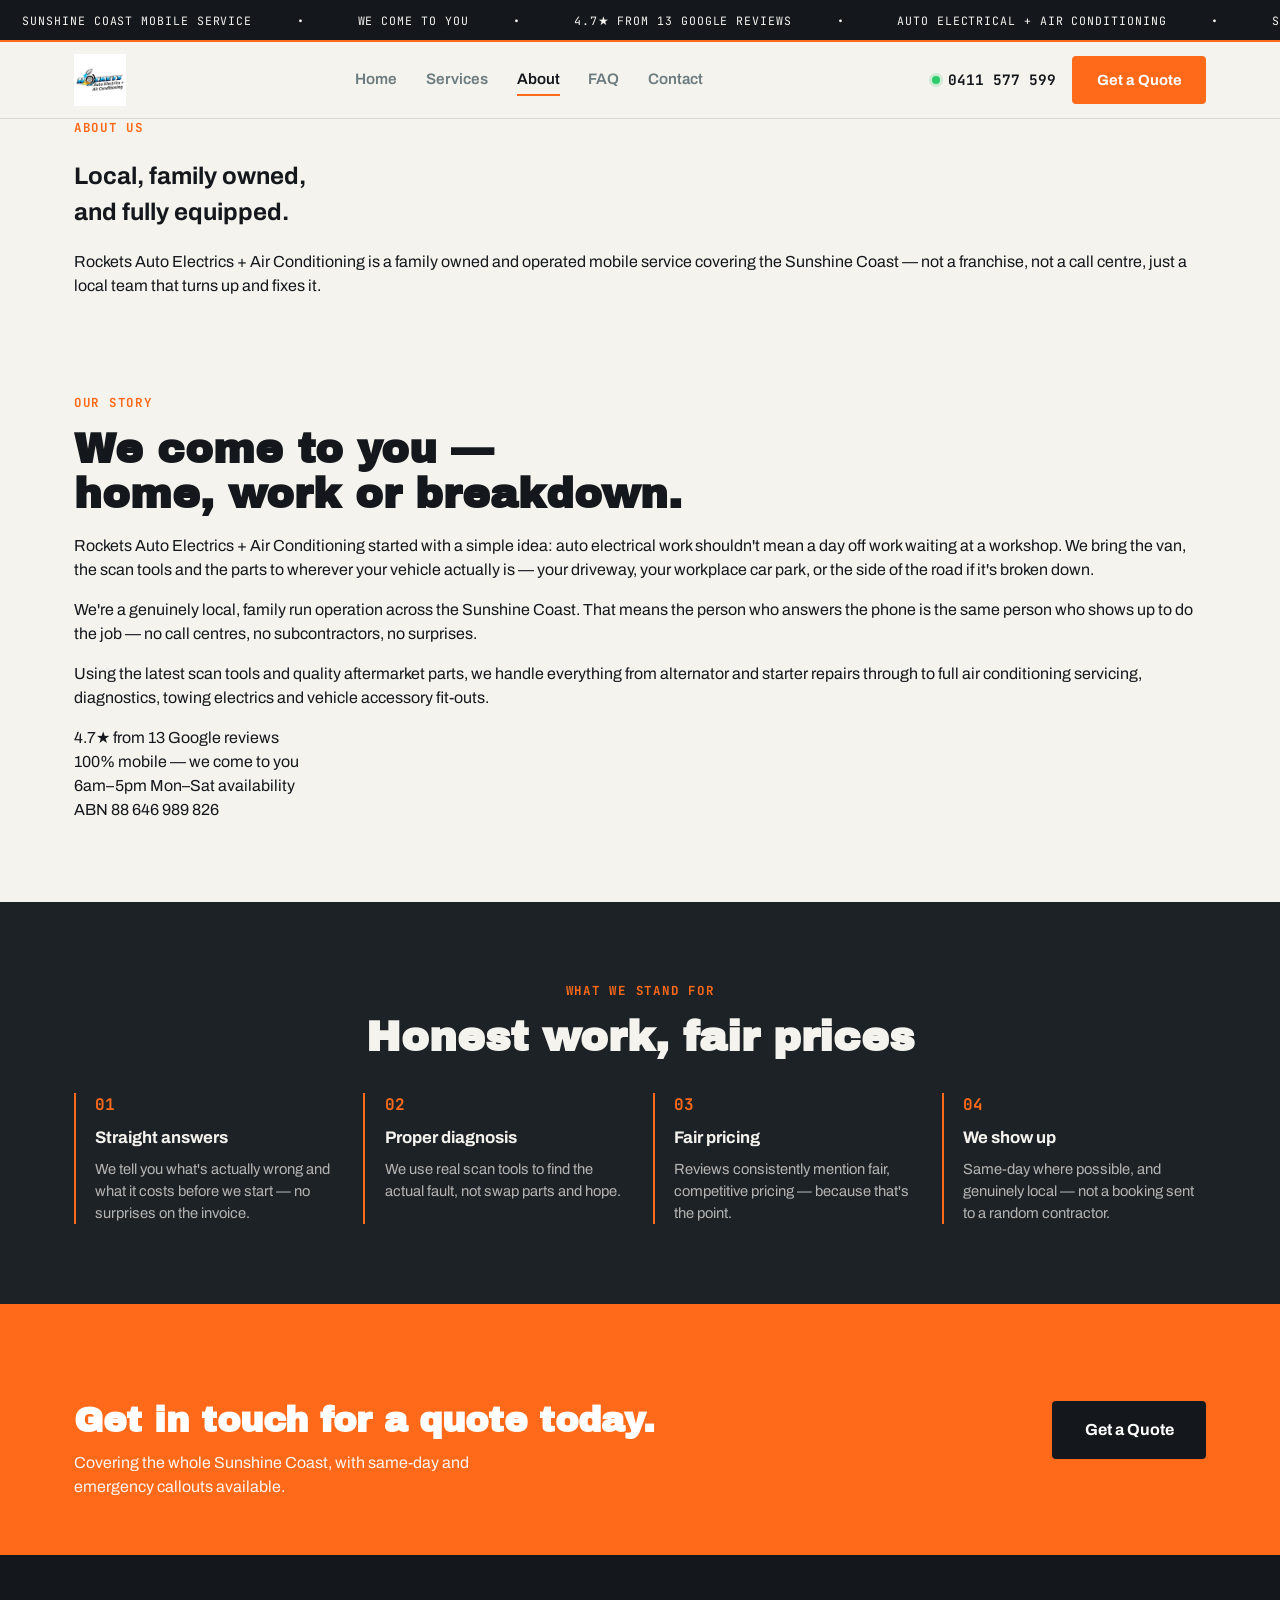
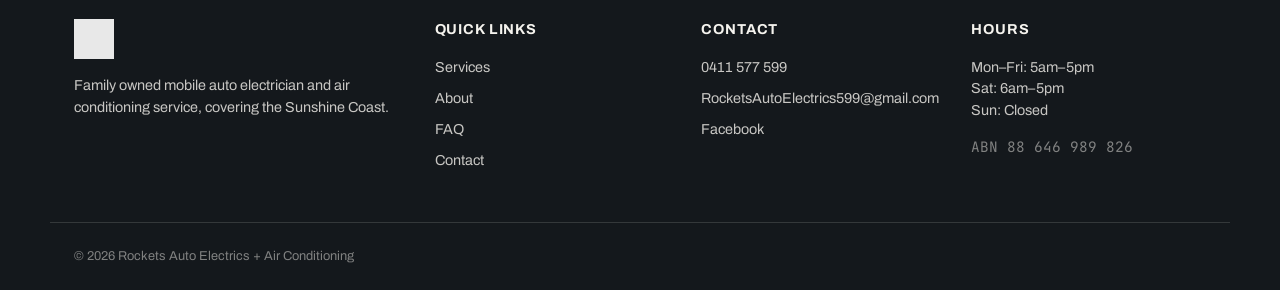
==== about.html @ 7871fc9f "Add About page" ====
<!DOCTYPE html>
<html lang="en-AU">
<head>
<meta charset="UTF-8">
<meta name="viewport" content="width=device-width, initial-scale=1.0">
<title>About — Rockets Auto Electrics + Air Conditioning</title>
<meta name="description" content="Family owned and operated mobile auto electrician covering the Sunshine Coast. Honest, local, and fully equipped to fix it on the spot.">
<link rel="preconnect" href="https://fonts.googleapis.com">
<link href="https://fonts.googleapis.com/css2?family=Archivo+Black&family=Archivo:wght@400;500;600;700&family=JetBrains+Mono:wght@500;700&display=swap" rel="stylesheet">
<link rel="stylesheet" href="styles.css?v=2">
</head>
<body>

<div class="ticker">
  <div class="ticker-track">
    <span>SUNSHINE COAST MOBILE SERVICE</span><span>•</span>
    <span>WE COME TO YOU</span><span>•</span>
    <span>4.7★ FROM 13 GOOGLE REVIEWS</span><span>•</span>
    <span>AUTO ELECTRICAL + AIR CONDITIONING</span><span>•</span>
    <span>SUNSHINE COAST MOBILE SERVICE</span><span>•</span>
    <span>WE COME TO YOU</span><span>•</span>
    <span>4.7★ FROM 13 GOOGLE REVIEWS</span><span>•</span>
    <span>AUTO ELECTRICAL + AIR CONDITIONING</span><span>•</span>
  </div>
</div>

<header class="site-header">
  <div class="wrap header-inner">
    <a href="index.html" class="brand">
      <img src="assets/logo.jpg" alt="Rockets Auto Electrics + Air Conditioning" class="brand-logo">
    </a>
    <nav class="main-nav" id="mainNav">
      <a href="index.html">Home</a>
      <a href="services.html">Services</a>
      <a href="about.html" class="active">About</a>
      <a href="blog.html">FAQ</a>
      <a href="contact.html">Contact</a>
    </nav>
    <div class="header-cta">
      <a href="tel:0411577599" class="phone-pill">
        <span class="dot"></span> 0411 577 599
      </a>
      <a href="contact.html" class="btn btn-primary">Get a Quote</a>
    </div>
    <button class="nav-toggle" id="navToggle" aria-label="Menu">☰</button>
  </div>
</header>

<main>

  <!-- PAGE HERO -->
  <section class="page-hero">
    <div class="wrap">
      <p class="eyebrow">ABOUT US</p>
      <h1>Local, family owned,<br>and fully equipped.</h1>
      <p class="page-hero-sub">Rockets Auto Electrics + Air Conditioning is a family owned and
      operated mobile service covering the Sunshine Coast — not a franchise, not a call
      centre, just a local team that turns up and fixes it.</p>
    </div>
  </section>

  <!-- STORY -->
  <section class="section">
    <div class="wrap about-grid">
      <div class="about-copy">
        <p class="eyebrow">OUR STORY</p>
        <h2 class="section-title">We come to you —<br>home, work or breakdown.</h2>
        <p>Rockets Auto Electrics + Air Conditioning started with a simple idea:
        auto electrical work shouldn't mean a day off work waiting at a workshop.
        We bring the van, the scan tools and the parts to wherever your vehicle
        actually is — your driveway, your workplace car park, or the side of the
        road if it's broken down.</p>
        <p>We're a genuinely local, family run operation across the Sunshine
        Coast. That means the person who answers the phone is the same person
        who shows up to do the job — no call centres, no subcontractors,
        no surprises.</p>
        <p>Using the latest scan tools and quality aftermarket parts, we handle
        everything from alternator and starter repairs through to full air
        conditioning servicing, diagnostics, towing electrics and vehicle
        accessory fit-outs.</p>
      </div>
      <div class="about-facts">
        <div class="fact-card">
          <span class="fact-num">4.7★</span>
          <span class="fact-label">from 13 Google reviews</span>
        </div>
        <div class="fact-card">
          <span class="fact-num">100%</span>
          <span class="fact-label">mobile — we come to you</span>
        </div>
        <div class="fact-card">
          <span class="fact-num">6am–5pm</span>
          <span class="fact-label">Mon–Sat availability</span>
        </div>
        <div class="fact-card">
          <span class="fact-num">ABN</span>
          <span class="fact-label">88 646 989 826</span>
        </div>
      </div>
    </div>
  </section>

  <!-- VALUES -->
  <section class="section section-alt">
    <div class="wrap">
      <p class="eyebrow center">WHAT WE STAND FOR</p>
      <h2 class="section-title center">Honest work, fair prices</h2>
      <div class="steps-grid">
        <div class="step">
          <span class="step-num">01</span>
          <h3>Straight answers</h3>
          <p>We tell you what's actually wrong and what it costs before we start — no surprises on the invoice.</p>
        </div>
        <div class="step">
          <span class="step-num">02</span>
          <h3>Proper diagnosis</h3>
          <p>We use real scan tools to find the actual fault, not swap parts and hope.</p>
        </div>
        <div class="step">
          <span class="step-num">03</span>
          <h3>Fair pricing</h3>
          <p>Reviews consistently mention fair, competitive pricing — because that's the point.</p>
        </div>
        <div class="step">
          <span class="step-num">04</span>
          <h3>We show up</h3>
          <p>Same-day where possible, and genuinely local — not a booking sent to a random contractor.</p>
        </div>
      </div>
    </div>
  </section>

  <!-- EMERGENCY CTA -->
  <section class="emergency-cta">
    <div class="wrap emergency-inner">
      <div>
        <p class="eyebrow eyebrow-light">READY WHEN YOU ARE</p>
        <h2>Get in touch for a quote today.</h2>
        <p class="emergency-sub">Covering the whole Sunshine Coast, with same-day and emergency callouts available.</p>
      </div>
      <a href="contact.html" class="btn btn-primary btn-lg">Get a Quote</a>
    </div>
  </section>

</main>

<footer class="site-footer">
  <div class="wrap footer-grid">
    <div>
      <img src="assets/logo.jpg" alt="Rockets Auto Electrics" class="footer-logo">
      <p>Family owned mobile auto electrician and air conditioning service,
      covering the Sunshine Coast.</p>
    </div>
    <div>
      <h4>Quick Links</h4>
      <a href="services.html">Services</a>
      <a href="about.html">About</a>
      <a href="blog.html">FAQ</a>
      <a href="contact.html">Contact</a>
    </div>
    <div>
      <h4>Contact</h4>
      <a href="tel:0411577599">0411 577 599</a>
      <a href="mailto:RocketsAutoElectrics599@gmail.com">RocketsAutoElectrics599@gmail.com</a>
      <a href="https://www.facebook.com/RocketsAutoElectrics/" target="_blank" rel="noopener">Facebook</a>
    </div>
    <div>
      <h4>Hours</h4>
      <p>Mon–Fri: 5am–5pm<br>Sat: 6am–5pm<br>Sun: Closed</p>
      <p class="abn">ABN 88 646 989 826</p>
    </div>
  </div>
  <div class="wrap footer-bottom">
    <span>© 2026 Rockets Auto Electrics + Air Conditioning</span>
  </div>
</footer>

<script src="script.js?v=2"></script>
</body>
</html>
---- styles.css ----
:root {
  --asphalt: #14181C;
  --asphalt-2: #1D2227;
  --blue: #2E86FF;
  --orange: #FF6A1A;
  --cream: #F5F3EE;
  --grey: #6B7B7F;
  --line: rgba(20,24,28,0.12);
  --line-light: rgba(245,243,238,0.14);
  --radius: 4px;
  --font-display: 'Archivo Black', sans-serif;
  --font-body: 'Archivo', sans-serif;
  --font-mono: 'JetBrains Mono', monospace;
}

* { box-sizing: border-box; }
html { scroll-behavior: smooth; }
body {
  margin: 0;
  font-family: var(--font-body);
  color: var(--asphalt);
  background: var(--cream);
  line-height: 1.5;
}
img { max-width: 100%; display: block; }
a { color: inherit; text-decoration: none; }
.wrap {
  max-width: 1180px;
  margin: 0 auto;
  padding: 0 24px;
}
.center { text-align: center; }

/* Eyebrow / labels */
.eyebrow {
  font-family: var(--font-mono);
  font-size: 0.78rem;
  font-weight: 700;
  letter-spacing: 0.14em;
  text-transform: uppercase;
  color: var(--orange);
  margin: 0 0 0.9rem;
}
.eyebrow.center { text-align: center; }
.eyebrow-light { color: var(--orange); }

/* Ticker */
.ticker {
  background: var(--asphalt);
  color: var(--cream);
  overflow: hidden;
  white-space: nowrap;
  padding: 8px 0;
  border-bottom: 2px solid var(--orange);
}
.ticker-track {
  display: inline-block;
  font-family: var(--font-mono);
  font-size: 0.72rem;
  letter-spacing: 0.08em;
  animation: scroll-ticker 28s linear infinite;
}
.ticker-track span { margin: 0 1.4rem; }
@keyframes scroll-ticker {
  0% { transform: translateX(0); }
  100% { transform: translateX(-50%); }
}
@media (prefers-reduced-motion: reduce) {
  .ticker-track { animation: none; }
}

/* Header */
.site-header {
  background: var(--cream);
  border-bottom: 1px solid var(--line);
  position: sticky;
  top: 0;
  z-index: 50;
}
.header-inner {
  display: flex;
  align-items: center;
  justify-content: space-between;
  padding-top: 12px;
  padding-bottom: 12px;
  gap: 1.5rem;
}
.brand-logo { height: 52px; width: auto; }
.main-nav {
  display: flex;
  gap: 1.8rem;
  font-weight: 600;
  font-size: 0.95rem;
}
.main-nav a { color: var(--grey); padding: 4px 0; border-bottom: 2px solid transparent; }
.main-nav a.active, .main-nav a:hover { color: var(--asphalt); border-color: var(--orange); }
.header-cta { display: flex; align-items: center; gap: 1rem; }
.phone-pill {
  display: flex; align-items: center; gap: 8px;
  font-family: var(--font-mono); font-weight: 700; font-size: 0.9rem;
}
.phone-pill .dot {
  width: 8px; height: 8px; border-radius: 50%;
  background: #2ecc71;
  box-shadow: 0 0 0 3px rgba(46,204,113,0.2);
}
.nav-toggle {
  display: none;
  background: none; border: none; font-size: 1.5rem; cursor: pointer;
}

/* Buttons */
.btn {
  display: inline-flex;
  align-items: center;
  justify-content: center;
  padding: 0.7rem 1.4rem;
  border-radius: var(--radius);
  font-weight: 700;
  font-size: 0.92rem;
  border: 2px solid transparent;
  cursor: pointer;
  transition: transform 0.15s ease, background 0.15s ease;
}
.btn:hover { transform: translateY(-2px); }
.btn-primary { background: var(--orange); color: #fff; }
.btn-primary:hover { background: #e85c0e; }
.btn-outline { background: transparent; border-color: var(--asphalt); color: var(--asphalt); }
.btn-outline:hover { background: var(--asphalt); color: var(--cream); }
.btn-lg { padding: 0.95rem 1.9rem; font-size: 1rem; }

/* Hero */
.hero {
  background: var(--asphalt);
  color: var(--cream);
  position: relative;
  overflow: hidden;
  padding: 4.5rem 0 5rem;
}
.hero::before {
  content: "";
  position: absolute;
  inset: 0;
  background:
    repeating-linear-gradient(115deg, rgba(255,255,255,0.025) 0 2px, transparent 2px 26px);
  pointer-events: none;
}
.hero-inner {
  display: grid;
  grid-template-columns: 1.3fr 1fr;
  gap: 3rem;
  align-items: center;
  position: relative;
}
.hero h1 {
  font-family: var(--font-display);
  font-size: clamp(2.4rem, 5vw, 3.6rem);
  line-height: 1.05;
  margin: 0 0 1.2rem;
  letter-spacing: -0.01em;
}
.hero-sub { color: rgba(245,243,238,0.75); font-size: 1.08rem; max-width: 46ch; margin: 0 0 2rem; }
.hero-actions { display: flex; gap: 1rem; flex-wrap: wrap; margin-bottom: 2rem; }
.hero .btn-outline { border-color: var(--cream); color: var(--cream); }
.hero .btn-outline:hover { background: var(--cream); color: var(--asphalt); }
.hero-trust { display: flex; align-items: center; gap: 0.7rem; font-size: 0.92rem; color: rgba(245,243,238,0.8); }
.stars { color: var(--orange); letter-spacing: 2px; }

/* Job card (signature element) */
.job-card {
  background: var(--cream);
  color: var(--asphalt);
  border-radius: var(--radius);
  border: 2px solid var(--asphalt);
  box-shadow: 8px 8px 0 var(--orange);
  overflow: hidden;
}
.job-card-head {
  display: flex; justify-content: space-between; align-items: center;
  padding: 0.9rem 1.2rem;
  border-bottom: 2px dashed var(--line);
  font-family: var(--font-mono);
}
.job-card-label { font-weight: 700; letter-spacing: 0.08em; font-size: 0.82rem; }
.job-card-status {
  background: var(--blue); color: #fff;
  font-size: 0.7rem; font-weight: 700; letter-spacing: 0.08em;
  padding: 3px 10px; border-radius: 100px;
}
.job-card-body { margin: 0; padding: 1.2rem; display: grid; gap: 0.9rem; }
.job-card-body > div { display: flex; justify-content: space-between; align-items: baseline; gap: 1rem; border-bottom: 1px solid var(--line); padding-bottom: 0.6rem;}
.job-card-body dt { font-family: var(--font-mono); font-size: 0.78rem; color: var(--grey); }
.job-card-body dd { margin: 0; font-weight: 700; text-align: right; }
.job-card-foot { padding: 1rem 1.2rem; background: var(--asphalt); }
.job-card-foot a { color: var(--cream); font-weight: 700; font-family: var(--font-mono); }

/* Trust strip */
.trust-strip { background: var(--blue); color: #fff; padding: 1.6rem 0; }
.trust-grid {
  display: grid;
  grid-template-columns: repeat(4, 1fr);
  gap: 1.5rem;
}
.trust-grid div { display: flex; flex-direction: column; }
.trust-grid strong { font-size: 1rem; }
.trust-grid span { font-size: 0.85rem; opacity: 0.85; }

/* Sections */
.section { padding: 5rem 0; }
.section-alt { background: var(--asphalt-2); color: var(--cream); }
.section-alt .eyebrow { color: var(--orange); }
.section-title {
  font-family: var(--font-display);
  font-size: clamp(1.8rem, 3.4vw, 2.6rem);
  margin: 0 0 1rem;
  line-height: 1.1;
}
.section-sub { color: var(--grey); max-width: 56ch; margin: 0 auto 3rem; }
.section-alt .section-sub { color: rgba(245,243,238,0.7); }

/* Services grid */
.service-grid {
  display: grid;
  grid-template-columns: repeat(3, 1fr);
  gap: 1.4rem;
  margin-top: 2rem;
}
.service-card {
  background: #fff;
  border: 1px solid var(--line);
  border-radius: var(--radius);
  padding: 1.6rem;
  position: relative;
}
.service-num {
  font-family: var(--font-mono);
  color: var(--orange);
  font-weight: 700;
  font-size: 0.85rem;
}
.service-card h3 { margin: 0.6rem 0 0.5rem; font-size: 1.1rem; }
.service-card p { margin: 0; color: var(--grey); font-size: 0.92rem; }

/* Interactive service scanner */
.scanner { margin-top: 2rem; }
.scanner-tabs {
  display: grid;
  grid-template-columns: repeat(3, 1fr);
  gap: 0.6rem;
  margin-bottom: 1.2rem;
}
.scanner-tab {
  font-family: var(--font-body);
  font-weight: 600;
  font-size: 0.88rem;
  padding: 0.75rem 0.6rem;
  background: #fff;
  border: 1px solid var(--line);
  border-radius: var(--radius);
  cursor: pointer;
  color: var(--asphalt);
  transition: border-color 0.15s ease, background 0.15s ease;
}
.scanner-tab:hover { border-color: var(--blue); }
.scanner-tab.active { background: var(--asphalt); color: var(--cream); border-color: var(--asphalt); }
.scanner-panel {
  background: var(--asphalt);
  color: var(--cream);
  border-radius: var(--radius);
  padding: 2rem;
  min-height: 180px;
  position: relative;
  overflow: hidden;
}
.scanner-tag {
  font-family: var(--font-mono);
  font-size: 0.8rem;
  letter-spacing: 0.08em;
  color: var(--orange);
  margin-bottom: 1rem;
}
.scanner-anim { height: 48px; margin-bottom: 1rem; display: flex; align-items: center; }
.scanner-panel h3 { margin: 0 0 0.5rem; font-size: 1.3rem; }
.scanner-panel p { margin: 0; color: rgba(245,243,238,0.75); max-width: 60ch; }

/* Per-service animations */
.anim-spinner {
  width: 34px; height: 34px;
  border: 3px solid var(--blue);
  border-top-color: transparent;
  border-radius: 50%;
  animation: spin 0.8s linear infinite;
}
@keyframes spin { to { transform: rotate(360deg); } }

.anim-wave { display: flex; gap: 5px; align-items: flex-end; height: 100%; }
.anim-wave span { width: 6px; background: var(--blue); animation: wave 1s ease-in-out infinite; }
.anim-wave span:nth-child(1){height:14px;}
.anim-wave span:nth-child(2){height:30px;animation-delay:0.1s;}
.anim-wave span:nth-child(3){height:10px;animation-delay:0.2s;}
.anim-wave span:nth-child(4){height:26px;animation-delay:0.3s;}
.anim-wave span:nth-child(5){height:18px;animation-delay:0.4s;}
@keyframes wave { 0%,100% { transform: scaleY(1); } 50% { transform: scaleY(1.6); } }

.anim-scan polyline {
  fill: none; stroke: var(--blue); stroke-width: 2;
  stroke-dasharray: 220; stroke-dashoffset: 220;
  animation: draw 1.1s ease forwards;
}
@keyframes draw { to { stroke-dashoffset: 0; } }

.anim-pulse {
  width: 30px; height: 30px; border-radius: 50%;
  background: var(--orange);
  animation: pulse 0.7s ease-in-out infinite;
}
@keyframes pulse { 0%,100% { opacity: 1; transform: scale(1); } 50% { opacity: 0.4; transform: scale(0.75); } }

.anim-battery {
  width: 58px; height: 26px; border: 2px solid var(--blue); border-radius: 4px;
  position: relative; overflow: hidden;
}
.anim-battery::after {
  content: ""; position: absolute; left: 0; top: 0; height: 100%;
  background: var(--blue); opacity: 0.55;
  animation: fill 1.4s ease-in-out infinite;
}
@keyframes fill { 0% { width: 10%; } 50% { width: 90%; } 100% { width: 10%; } }

.anim-twinkle { display: flex; gap: 6px; }
.anim-twinkle span {
  width: 10px; height: 10px; border-radius: 50%; background: var(--blue);
  animation: twinkle 1s ease-in-out infinite;
}
.anim-twinkle span:nth-child(2){animation-delay:0.2s;}
.anim-twinkle span:nth-child(3){animation-delay:0.4s;}
@keyframes twinkle { 0%,100% { opacity: 0.3; } 50% { opacity: 1; } }

@media (prefers-reduced-motion: reduce) {
  .anim-spinner, .anim-wave span, .anim-scan polyline, .anim-pulse,
  .anim-battery::after, .anim-twinkle span { animation: none !important; }
}

/* Steps */
.steps-grid {
  display: grid;
  grid-template-columns: repeat(4, 1fr);
  gap: 1.6rem;
  margin-top: 2rem;
}
.step { border-left: 2px solid var(--orange); padding-left: 1.2rem; }
.step-num { font-family: var(--font-mono); color: var(--orange); font-weight: 700; }
.step h3 { margin: 0.5rem 0; font-size: 1.05rem; }
.step p { margin: 0; color: rgba(245,243,238,0.7); font-size: 0.92rem; }

/* Reviews */
.rating-banner {
  display: flex; align-items: center; justify-content: center; gap: 0.7rem;
  margin: 0 0 2.5rem; font-size: 1.05rem;
}
.review-grid {
  display: grid;
  grid-template-columns: repeat(3, 1fr);
  gap: 1.4rem;
}
.review-card {
  background: #fff; border: 1px solid var(--line); border-radius: var(--radius);
  padding: 1.6rem;
}
.review-card p { font-style: italic; color: var(--asphalt); margin: 0.8rem 0; }
.review-author { font-weight: 700; font-family: var(--font-mono); font-size: 0.85rem; color: var(--grey); }

/* Emergency CTA */
.emergency-cta { background: var(--orange); color: #fff; padding: 3.5rem 0; }
.emergency-inner {
  display: flex; align-items: center; justify-content: space-between; gap: 2rem; flex-wrap: wrap;
}
.emergency-cta h2 { font-family: var(--font-display); font-size: clamp(1.6rem,3vw,2.2rem); margin: 0.3rem 0; }
.emergency-sub { max-width: 46ch; margin: 0; opacity: 0.92; }
.emergency-cta .btn-primary { background: var(--asphalt); }
.emergency-cta .btn-primary:hover { background: #000; }

/* Footer */
.site-footer { background: var(--asphalt); color: rgba(245,243,238,0.8); padding: 4rem 0 1.5rem; }
.footer-grid {
  display: grid;
  grid-template-columns: 1.4fr 1fr 1fr 1fr;
  gap: 2rem;
  padding-bottom: 2.5rem;
  border-bottom: 1px solid var(--line-light);
}
.footer-logo { height: 40px; width: auto; margin-bottom: 1rem; filter: brightness(0) invert(1); opacity: 0.9;}
.footer-grid h4 { color: var(--cream); font-size: 0.9rem; letter-spacing: 0.06em; text-transform: uppercase; margin: 0 0 1rem; }
.footer-grid a, .footer-grid p { display: block; margin-bottom: 0.6rem; font-size: 0.9rem; }
.abn { font-family: var(--font-mono); font-size: 0.78rem; opacity: 0.6; }
.footer-bottom { padding-top: 1.5rem; font-size: 0.8rem; opacity: 0.6; }

/* Responsive */
@media (max-width: 900px) {
  .hero-inner { grid-template-columns: 1fr; }
  .trust-grid { grid-template-columns: repeat(2, 1fr); }
  .service-grid { grid-template-columns: repeat(2, 1fr); }
  .steps-grid { grid-template-columns: repeat(2, 1fr); }
  .review-grid { grid-template-columns: 1fr; }
  .footer-grid { grid-template-columns: repeat(2, 1fr); }
}
@media (max-width: 640px) {
  .main-nav { display: none; }
  .main-nav.nav-open {
    display: flex;
    flex-direction: column;
    position: absolute;
    top: 100%;
    left: 0;
    right: 0;
    background: var(--cream);
    padding: 1rem 24px;
    border-bottom: 1px solid var(--line);
    gap: 1rem;
  }
  .site-header { position: sticky; }
  .nav-toggle { display: block; }
  .header-cta .btn { display: none; }
  .service-grid, .steps-grid { grid-template-columns: 1fr; }
  .trust-grid { grid-template-columns: 1fr 1fr; }
  .footer-grid { grid-template-columns: 1fr; }
  .emergency-inner { flex-direction: column; align-items: flex-start; }
}

/* Focus visibility */
a:focus-visible, button:focus-visible {
  outline: 3px solid var(--blue);
  outline-offset: 2px;
}
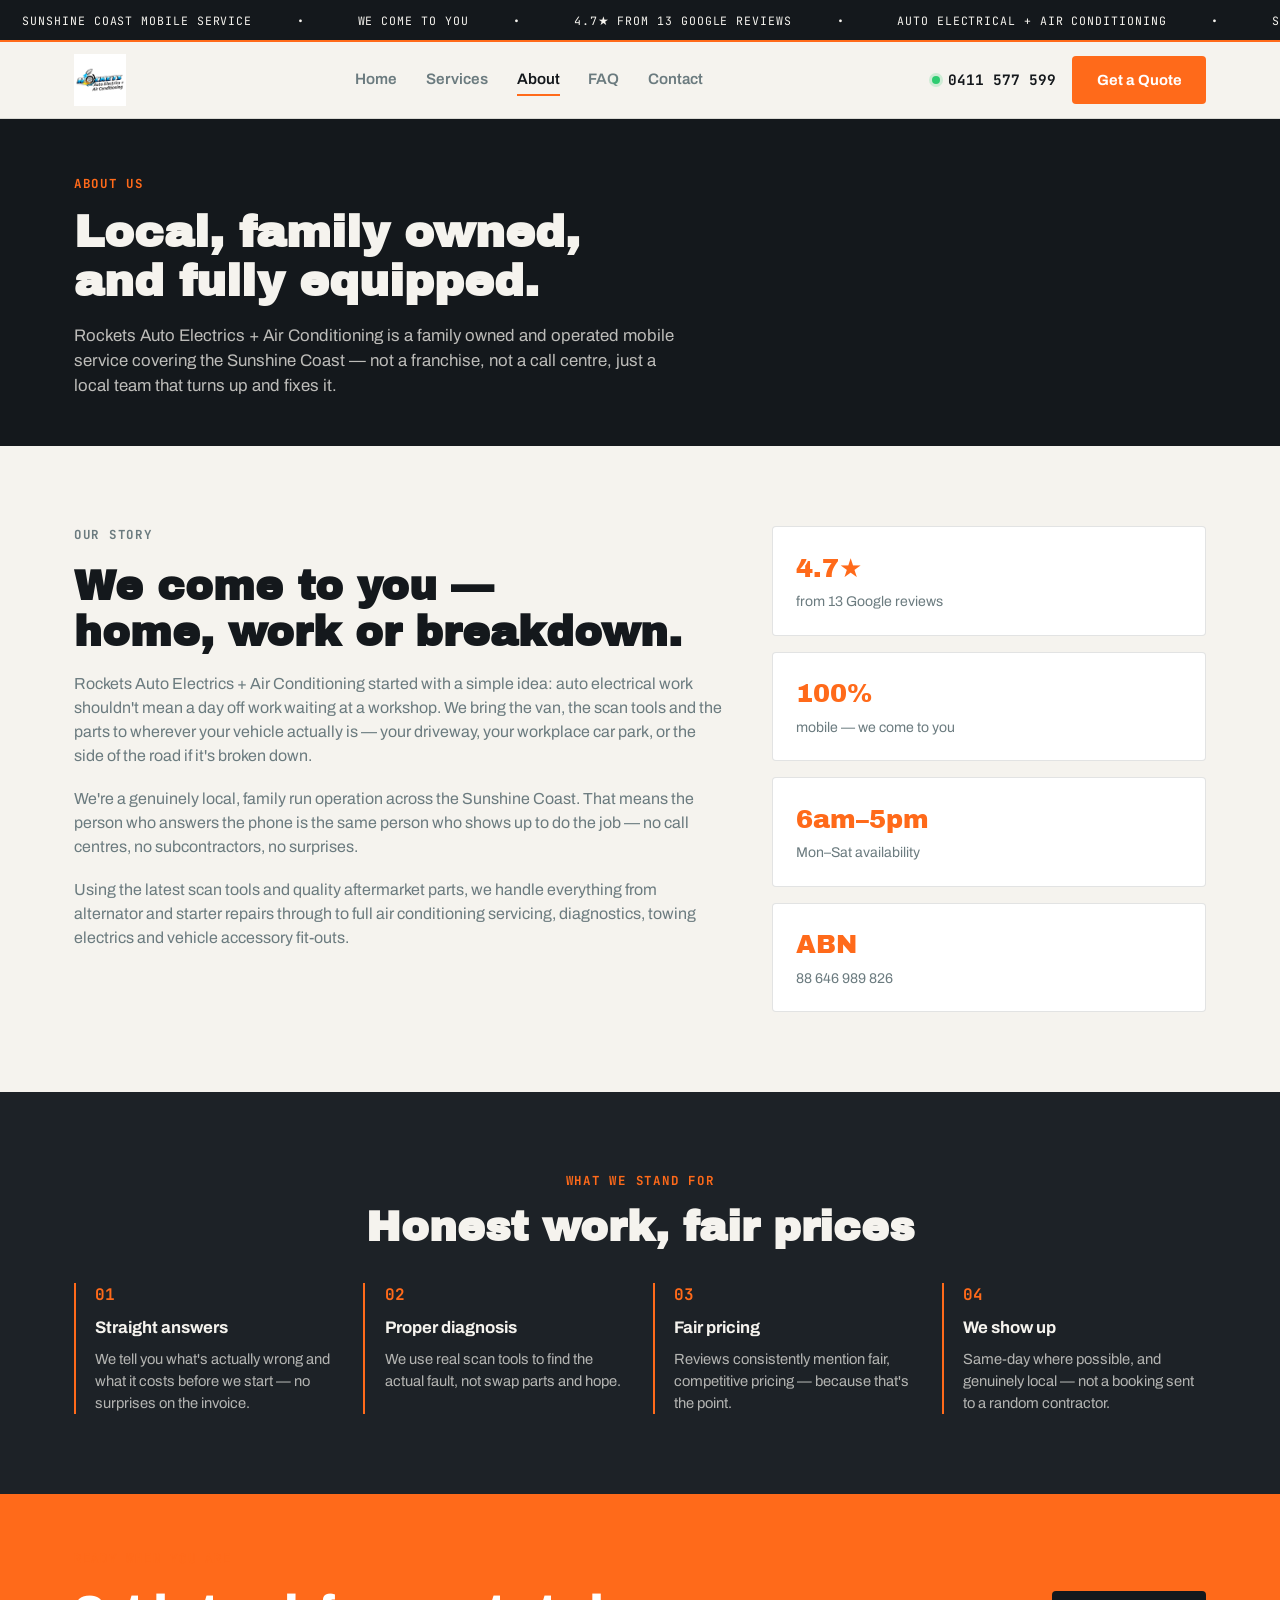
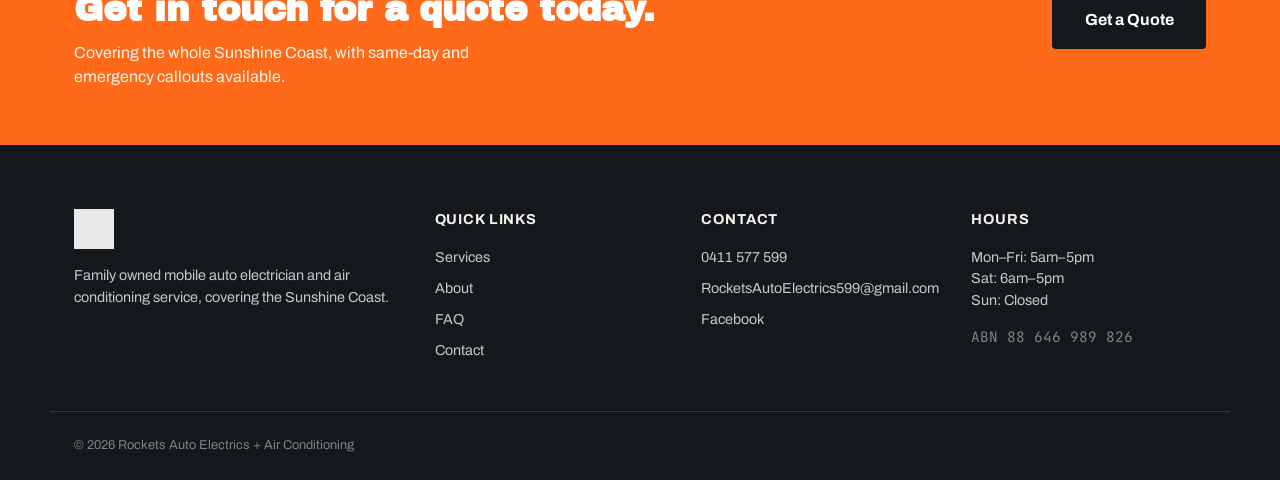
==== commit ff9a60b1: "Bump asset version to v3" ====
--- a/about.html
+++ b/about.html
@@ -7,7 +7,7 @@
 <meta name="description" content="Family owned and operated mobile auto electrician covering the Sunshine Coast. Honest, local, and fully equipped to fix it on the spot.">
 <link rel="preconnect" href="https://fonts.googleapis.com">
 <link href="https://fonts.googleapis.com/css2?family=Archivo+Black&family=Archivo:wght@400;500;600;700&family=JetBrains+Mono:wght@500;700&display=swap" rel="stylesheet">
-<link rel="stylesheet" href="styles.css?v=2">
+<link rel="stylesheet" href="styles.css?v=3">
 </head>
 <body>
 
@@ -175,6 +175,6 @@
   </div>
 </footer>
 
-<script src="script.js?v=2"></script>
+<script src="script.js?v=3"></script>
 </body>
 </html>
--- a/styles.css
+++ b/styles.css
@@ -432,3 +432,131 @@
   outline: 3px solid var(--blue);
   outline-offset: 2px;
 }
+
+/* Page hero (inner pages) */
+.page-hero {
+  background: var(--asphalt);
+  color: var(--cream);
+  padding: 3.5rem 0 3rem;
+}
+.page-hero h1 {
+  font-family: var(--font-display);
+  font-size: clamp(2rem, 4vw, 2.8rem);
+  line-height: 1.1;
+  margin: 0 0 1rem;
+}
+.page-hero-sub { color: rgba(245,243,238,0.75); font-size: 1.05rem; max-width: 60ch; margin: 0; }
+
+/* Service detail blocks (services.html) */
+.service-detail-list { display: flex; flex-direction: column; gap: 3.5rem; }
+.service-detail {
+  display: grid;
+  grid-template-columns: 160px 1fr;
+  gap: 2rem;
+  align-items: start;
+  padding-bottom: 3rem;
+  border-bottom: 1px solid var(--line);
+}
+.service-detail:last-child { border-bottom: none; }
+.service-detail.reverse { direction: rtl; }
+.service-detail.reverse > * { direction: ltr; }
+.service-detail-icon {
+  background: var(--asphalt);
+  border-radius: var(--radius);
+  height: 140px;
+  display: flex;
+  align-items: center;
+  justify-content: center;
+}
+.service-detail-tag {
+  font-family: var(--font-mono);
+  font-size: 0.78rem;
+  letter-spacing: 0.1em;
+  color: var(--orange);
+  font-weight: 700;
+}
+.service-detail-body h2 { font-family: var(--font-display); font-size: 1.6rem; margin: 0.4rem 0 0.8rem; }
+.service-detail-body p { color: var(--grey); margin: 0 0 1rem; max-width: 68ch; }
+.service-detail-points { margin: 0; padding-left: 1.2rem; color: var(--asphalt); }
+.service-detail-points li { margin-bottom: 0.4rem; }
+
+/* About page */
+.about-grid { display: grid; grid-template-columns: 1.5fr 1fr; gap: 3rem; align-items: start; }
+.about-copy p { color: var(--grey); margin-bottom: 1.2rem; }
+.about-facts { display: grid; gap: 1rem; }
+.fact-card {
+  background: #fff; border: 1px solid var(--line); border-radius: var(--radius);
+  padding: 1.4rem;
+}
+.fact-num { display: block; font-family: var(--font-display); font-size: 1.6rem; color: var(--orange); }
+.fact-label { display: block; color: var(--grey); font-size: 0.88rem; margin-top: 0.2rem; }
+
+/* Quick contact cards (contact.html) */
+.quick-contact-grid {
+  display: grid;
+  grid-template-columns: repeat(3, 1fr);
+  gap: 1.2rem;
+}
+.quick-contact-card {
+  display: flex; flex-direction: column; gap: 0.4rem;
+  background: #fff; border: 1px solid var(--line); border-radius: var(--radius);
+  padding: 1.4rem; transition: border-color 0.15s ease;
+}
+a.quick-contact-card:hover { border-color: var(--blue); }
+.quick-contact-label { font-family: var(--font-mono); font-size: 0.75rem; letter-spacing: 0.08em; color: var(--orange); font-weight: 700; }
+.quick-contact-value { font-weight: 700; font-size: 1.05rem; }
+
+/* Booking form */
+.booking-form { max-width: 720px; margin: 0 auto; }
+.form-row { display: grid; grid-template-columns: 1fr 1fr; gap: 1.2rem; }
+.form-field { margin-bottom: 1.2rem; }
+.form-field label {
+  display: block; font-size: 0.88rem; font-weight: 600; margin-bottom: 0.4rem;
+  color: rgba(245,243,238,0.9);
+}
+.form-field input, .form-field select, .form-field textarea {
+  width: 100%; padding: 0.7rem 0.9rem; border-radius: var(--radius);
+  border: 1px solid rgba(245,243,238,0.25); background: rgba(245,243,238,0.08);
+  color: var(--cream); font-family: var(--font-body); font-size: 0.95rem;
+}
+.form-field input::placeholder, .form-field textarea::placeholder { color: rgba(245,243,238,0.4); }
+.form-field select option { color: #000; }
+.form-field input:focus, .form-field select:focus, .form-field textarea:focus {
+  outline: 2px solid var(--orange); border-color: transparent;
+}
+.form-field-checkbox { margin-bottom: 1.6rem; font-size: 0.92rem; color: rgba(245,243,238,0.85); }
+.form-field-checkbox input { margin-right: 0.5rem; }
+.form-note { margin-top: 1rem; font-size: 0.9rem; color: var(--orange); }
+.form-note.center { text-align: center; }
+
+/* Lookup form */
+.lookup-form {
+  max-width: 640px; margin: 0 auto; display: flex; gap: 0.8rem; flex-wrap: wrap;
+}
+.lookup-form input {
+  flex: 1; min-width: 200px; padding: 0.7rem 0.9rem; border-radius: var(--radius);
+  border: 1px solid var(--line); font-family: var(--font-body); font-size: 0.95rem;
+}
+
+/* FAQ accordion */
+.faq-list { max-width: 780px; margin: 0 auto; display: flex; flex-direction: column; gap: 0.8rem; }
+.faq-item {
+  background: #fff; border: 1px solid var(--line); border-radius: var(--radius);
+  padding: 1rem 1.4rem;
+}
+.faq-item summary {
+  cursor: pointer; font-weight: 700; font-size: 1.02rem; list-style: none;
+  display: flex; justify-content: space-between; align-items: center;
+}
+.faq-item summary::-webkit-details-marker { display: none; }
+.faq-item summary::after { content: "+"; font-size: 1.3rem; color: var(--orange); }
+.faq-item[open] summary::after { content: "–"; }
+.faq-item p { color: var(--grey); margin: 0.9rem 0 0.2rem; }
+
+@media (max-width: 900px) {
+  .service-detail { grid-template-columns: 1fr; }
+  .service-detail.reverse { direction: ltr; }
+  .about-grid { grid-template-columns: 1fr; }
+  .quick-contact-grid { grid-template-columns: 1fr; }
+  .form-row { grid-template-columns: 1fr; }
+}
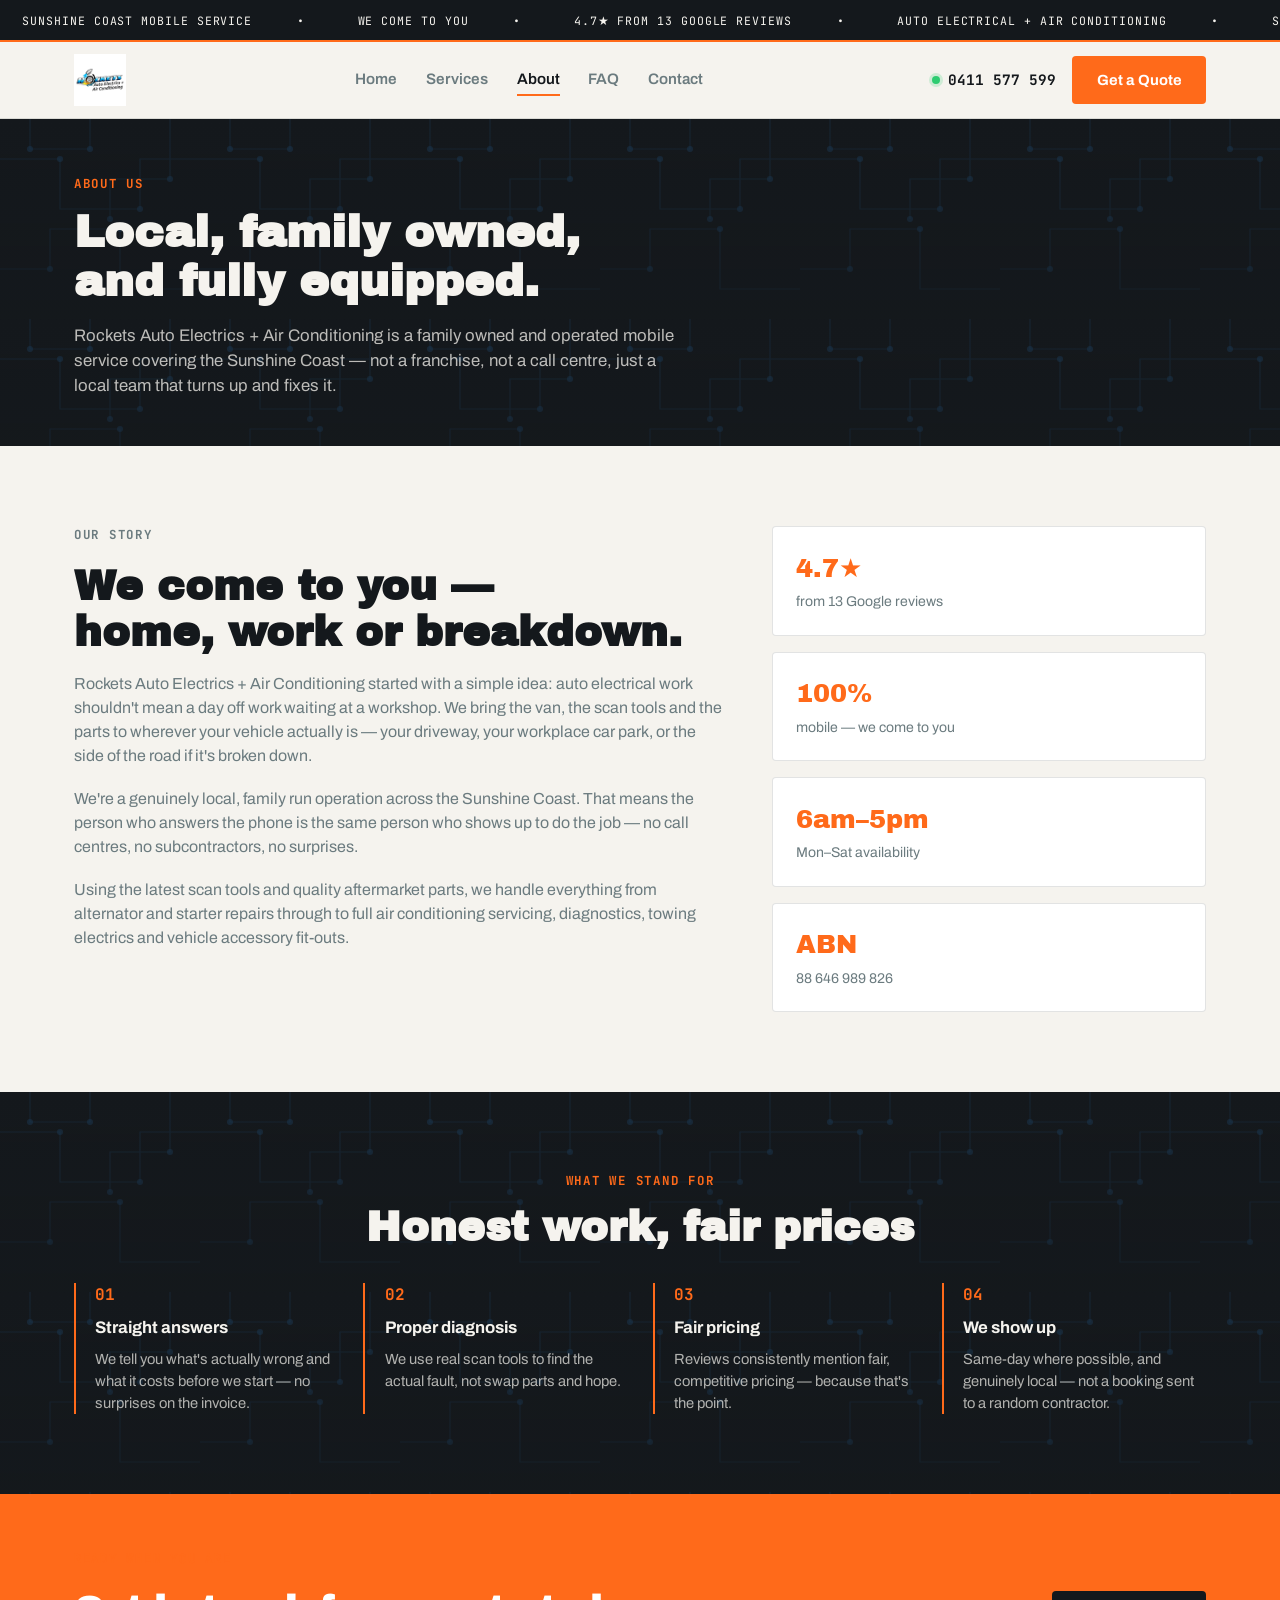
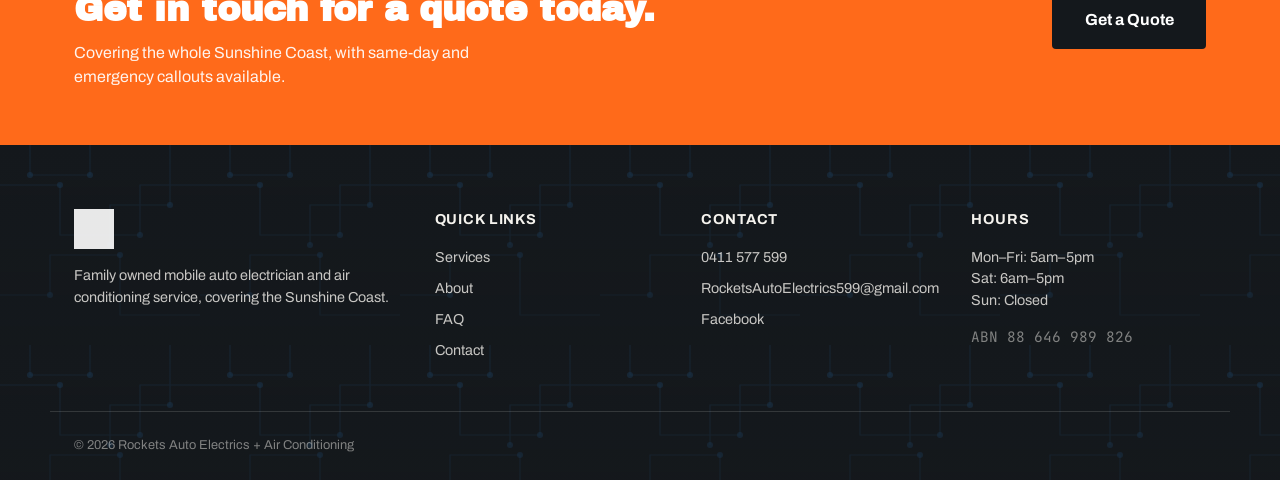
==== commit 431fcd82: "Add circuit-bg texture to about page" ====
--- a/about.html
+++ b/about.html
@@ -7,7 +7,7 @@
 <meta name="description" content="Family owned and operated mobile auto electrician covering the Sunshine Coast. Honest, local, and fully equipped to fix it on the spot.">
 <link rel="preconnect" href="https://fonts.googleapis.com">
 <link href="https://fonts.googleapis.com/css2?family=Archivo+Black&family=Archivo:wght@400;500;600;700&family=JetBrains+Mono:wght@500;700&display=swap" rel="stylesheet">
-<link rel="stylesheet" href="styles.css?v=3">
+<link rel="stylesheet" href="styles.css?v=5">
 </head>
 <body>
 
@@ -49,7 +49,7 @@
 <main>
 
   <!-- PAGE HERO -->
-  <section class="page-hero">
+  <section class="page-hero circuit-bg">
     <div class="wrap">
       <p class="eyebrow">ABOUT US</p>
       <h1>Local, family owned,<br>and fully equipped.</h1>
@@ -101,7 +101,7 @@
   </section>
 
   <!-- VALUES -->
-  <section class="section section-alt">
+  <section class="section section-alt circuit-bg">
     <div class="wrap">
       <p class="eyebrow center">WHAT WE STAND FOR</p>
       <h2 class="section-title center">Honest work, fair prices</h2>
@@ -144,7 +144,7 @@
 
 </main>
 
-<footer class="site-footer">
+<footer class="site-footer circuit-bg">
   <div class="wrap footer-grid">
     <div>
       <img src="assets/logo.jpg" alt="Rockets Auto Electrics" class="footer-logo">
@@ -175,6 +175,6 @@
   </div>
 </footer>
 
-<script src="script.js?v=3"></script>
+<script src="script.js?v=5"></script>
 </body>
 </html>
--- a/styles.css
+++ b/styles.css
@@ -1,7 +1,8 @@
 :root {
   --asphalt: #14181C;
   --asphalt-2: #1D2227;
-  --blue: #2E86FF;
+  --blue: #2E9BFF;
+  --blue-light: #6EC6F5;
   --orange: #FF6A1A;
   --cream: #F5F3EE;
   --grey: #6B7B7F;
@@ -11,6 +12,14 @@
   --font-display: 'Archivo Black', sans-serif;
   --font-body: 'Archivo', sans-serif;
   --font-mono: 'JetBrains Mono', monospace;
+}
+
+.circuit-bg {
+  background-color: var(--asphalt);
+  background-image:
+    linear-gradient(rgba(20,24,28,0.75), rgba(20,24,28,0.85)),
+    url("data:image/svg+xml,%3Csvg xmlns='http://www.w3.org/2000/svg' width='200' height='200' viewBox='0 0 200 200'%3E%3Cg fill='none' stroke='%232E9BFF' stroke-width='1.2' opacity='0.35'%3E%3Cpath d='M0 40 H60 V90 H140 V40 H200'/%3E%3Cpath d='M0 150 H50 V110 H120 V170 H200'/%3E%3Cpath d='M30 0 V30 H90 V0'/%3E%3Cpath d='M170 0 V60 H110 V100'/%3E%3C/g%3E%3Cg fill='%232E9BFF' opacity='0.5'%3E%3Ccircle cx='60' cy='40' r='3'/%3E%3Ccircle cx='140' cy='90' r='3'/%3E%3Ccircle cx='50' cy='150' r='3'/%3E%3Ccircle cx='120' cy='110' r='3'/%3E%3Ccircle cx='30' cy='30' r='3'/%3E%3Ccircle cx='90' cy='30' r='3'/%3E%3Ccircle cx='170' cy='60' r='3'/%3E%3Ccircle cx='110' cy='100' r='3'/%3E%3C/g%3E%3C/svg%3E");
+  background-size: 200px 200px;
 }
 
 * { box-sizing: border-box; }
@@ -131,19 +140,10 @@
 
 /* Hero */
 .hero {
-  background: var(--asphalt);
   color: var(--cream);
   position: relative;
   overflow: hidden;
   padding: 4.5rem 0 5rem;
-}
-.hero::before {
-  content: "";
-  position: absolute;
-  inset: 0;
-  background:
-    repeating-linear-gradient(115deg, rgba(255,255,255,0.025) 0 2px, transparent 2px 26px);
-  pointer-events: none;
 }
 .hero-inner {
   display: grid;
@@ -201,13 +201,14 @@
   grid-template-columns: repeat(4, 1fr);
   gap: 1.5rem;
 }
-.trust-grid div { display: flex; flex-direction: column; }
-.trust-grid strong { font-size: 1rem; }
+.trust-grid div { display: flex; align-items: flex-start; gap: 0.7rem; }
+.trust-icon { flex-shrink: 0; width: 26px; height: 26px; margin-top: 2px; }
+.trust-grid strong { display: block; font-size: 1rem; }
 .trust-grid span { font-size: 0.85rem; opacity: 0.85; }
 
 /* Sections */
 .section { padding: 5rem 0; }
-.section-alt { background: var(--asphalt-2); color: var(--cream); }
+.section-alt { color: var(--cream); }
 .section-alt .eyebrow { color: var(--orange); }
 .section-title {
   font-family: var(--font-display);
@@ -264,9 +265,11 @@
 .scanner-tab:hover { border-color: var(--blue); }
 .scanner-tab.active { background: var(--asphalt); color: var(--cream); border-color: var(--asphalt); }
 .scanner-panel {
-  background: var(--asphalt);
-  color: var(--cream);
+  background: #fff;
+  color: var(--asphalt);
+  border: 1px solid var(--asphalt);
   border-radius: var(--radius);
+  box-shadow: 6px 6px 0 var(--orange);
   padding: 2rem;
   min-height: 180px;
   position: relative;
@@ -280,8 +283,8 @@
   margin-bottom: 1rem;
 }
 .scanner-anim { height: 48px; margin-bottom: 1rem; display: flex; align-items: center; }
-.scanner-panel h3 { margin: 0 0 0.5rem; font-size: 1.3rem; }
-.scanner-panel p { margin: 0; color: rgba(245,243,238,0.75); max-width: 60ch; }
+.scanner-panel h3 { margin: 0 0 0.5rem; font-size: 1.3rem; color: var(--asphalt); }
+.scanner-panel p { margin: 0; color: var(--grey); max-width: 60ch; }
 
 /* Per-service animations */
 .anim-spinner {
@@ -381,7 +384,7 @@
 .emergency-cta .btn-primary:hover { background: #000; }
 
 /* Footer */
-.site-footer { background: var(--asphalt); color: rgba(245,243,238,0.8); padding: 4rem 0 1.5rem; }
+.site-footer { color: rgba(245,243,238,0.8); padding: 4rem 0 1.5rem; }
 .footer-grid {
   display: grid;
   grid-template-columns: 1.4fr 1fr 1fr 1fr;
@@ -435,7 +438,6 @@
 
 /* Page hero (inner pages) */
 .page-hero {
-  background: var(--asphalt);
   color: var(--cream);
   padding: 3.5rem 0 3rem;
 }
@@ -448,34 +450,40 @@
 .page-hero-sub { color: rgba(245,243,238,0.75); font-size: 1.05rem; max-width: 60ch; margin: 0; }
 
 /* Service detail blocks (services.html) */
-.service-detail-list { display: flex; flex-direction: column; gap: 3.5rem; }
+.service-detail-list { display: flex; flex-direction: column; gap: 3rem; }
 .service-detail {
-  display: grid;
-  grid-template-columns: 160px 1fr;
-  gap: 2rem;
-  align-items: start;
-  padding-bottom: 3rem;
+  padding-bottom: 2.5rem;
   border-bottom: 1px solid var(--line);
 }
 .service-detail:last-child { border-bottom: none; }
-.service-detail.reverse { direction: rtl; }
-.service-detail.reverse > * { direction: ltr; }
+.service-detail-head {
+  display: flex;
+  align-items: center;
+  gap: 1.2rem;
+  margin-bottom: 1.1rem;
+}
 .service-detail-icon {
-  background: var(--asphalt);
-  border-radius: var(--radius);
-  height: 140px;
+  background: rgba(46,134,255,0.08);
+  border: 1px solid rgba(46,134,255,0.25);
+  border-radius: 50%;
+  width: 68px;
+  height: 68px;
+  flex-shrink: 0;
   display: flex;
   align-items: center;
   justify-content: center;
-}
+  overflow: hidden;
+}
+.service-detail-icon > * { transform: scale(0.62); }
 .service-detail-tag {
   font-family: var(--font-mono);
   font-size: 0.78rem;
   letter-spacing: 0.1em;
   color: var(--orange);
   font-weight: 700;
-}
-.service-detail-body h2 { font-family: var(--font-display); font-size: 1.6rem; margin: 0.4rem 0 0.8rem; }
+  display: block;
+}
+.service-detail-body h2 { font-family: var(--font-display); font-size: 1.6rem; margin: 0.3rem 0 0; }
 .service-detail-body p { color: var(--grey); margin: 0 0 1rem; max-width: 68ch; }
 .service-detail-points { margin: 0; padding-left: 1.2rem; color: var(--asphalt); }
 .service-detail-points li { margin-bottom: 0.4rem; }
@@ -554,8 +562,7 @@
 .faq-item p { color: var(--grey); margin: 0.9rem 0 0.2rem; }
 
 @media (max-width: 900px) {
-  .service-detail { grid-template-columns: 1fr; }
-  .service-detail.reverse { direction: ltr; }
+  .service-detail-head { gap: 1rem; }
   .about-grid { grid-template-columns: 1fr; }
   .quick-contact-grid { grid-template-columns: 1fr; }
   .form-row { grid-template-columns: 1fr; }
